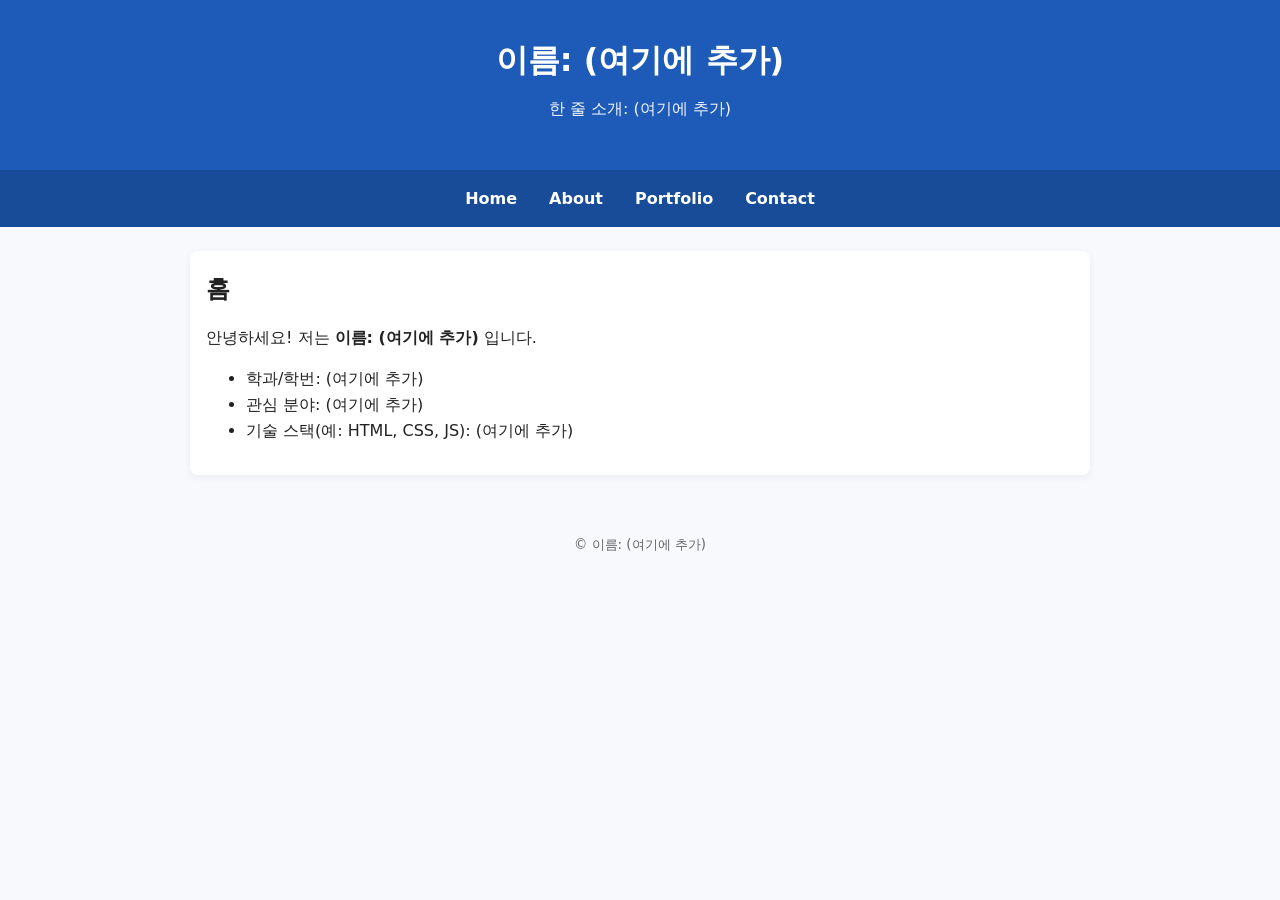
==== index.html @ bb716e62 "Test 261027" ====
<!DOCTYPE html>
<html lang="ko">
<head>
  <meta charset="UTF-8" />
  <meta name="viewport" content="width=device-width, initial-scale=1.0"/>
  <title>인터넷활용 실습 템플릿</title>
  <link rel="stylesheet" href="style.css">
</head>
<body>
<header>
  <h1>이름: (여기에 추가)</h1>
  <p class="subtitle">한 줄 소개: (여기에 추가)</p>
</header>
<nav>
  <a href="index.html">Home</a>
  <a href="about.html">About</a>
  <a href="portfolio.html">Portfolio</a>
  <a href="contact.html">Contact</a>
</nav>
<main class="container">
<section>
  <h2>홈</h2>
  <p>안녕하세요! 저는 <strong>이름: (여기에 추가)</strong> 입니다.</p>
  <ul>
    <li>학과/학번: (여기에 추가)</li>
    <li>관심 분야: (여기에 추가)</li>
    <li>기술 스택(예: HTML, CSS, JS): (여기에 추가)</li>
  </ul>
</section>
</main>
<footer>
  <small>&copy; <span id="year"></span> 이름: (여기에 추가)</small>
</footer>
<script src="script.js"></script>
</body>
</html>
---- style.css ----
/* =============================================================
   색상 테마는 "여기"에서 바꿉니다. (파랑 계열 기본)
   원하는 색상 코드로 아래 4가지만 바꿔보세요.
   ------------------------------------------------------------- */
:root {
  --primary: #1e5bb8;      /* 메인 포인트 색상 */
  --primary-dark: #194c98; /* 호버/진한 포인트 */
  --bg: #f7f9fc;           /* 전체 배경 색 */
  --text: #222222;         /* 본문 글자 색 */
}
/* ============================================================= */

* { box-sizing: border-box; }
body {
  margin: 0;
  font-family: system-ui, -apple-system, "Segoe UI", Roboto, "Noto Sans KR", Arial, sans-serif;
  background: var(--bg);
  color: var(--text);
  line-height: 1.6;
}

header {
  padding: 2rem 1rem;
  text-align: center;
  background: var(--primary);
  color: #ffffff;
}
header .subtitle { margin-top: .25rem; opacity: .95; }

nav {
  background: var(--primary-dark);
  display: flex;
  gap: 1rem;
  padding: .75rem 1rem;
  justify-content: center;
  flex-wrap: wrap;
}
nav a {
  color: #ffffff;
  text-decoration: none;
  font-weight: 600;
  padding: .25rem .5rem;
}
nav a:hover { text-decoration: underline; }

.container {
  max-width: 900px;
  margin: 1.5rem auto;
  padding: 1rem;
  background: #ffffff;
  border-radius: 8px;
  box-shadow: 0 2px 8px rgba(0,0,0,.06);
}

section { margin-bottom: 1rem; }
h1, h2, h3 { margin: .2rem 0 .6rem; }

.contact-form {
  display: grid;
  grid-template-columns: 1fr;
  gap: .5rem;
  margin-top: 1rem;
}
input, textarea {
  width: 100%;
  padding: .6rem;
  border: 1px solid #ddd;
  border-radius: 6px;
  font: inherit;
}
button {
  padding: .6rem .8rem;
  border: none;
  border-radius: 6px;
  background: var(--primary);
  color: #fff;
  cursor: pointer;
  font-weight: 600;
}
button:hover { background: var(--primary-dark); }

footer {
  text-align: center;
  padding: 2rem 1rem;
  color: #666;
}

@media (max-width: 600px) {
  header h1 { font-size: 1.25rem; }
  .container { margin: 1rem; padding: .75rem; }
}
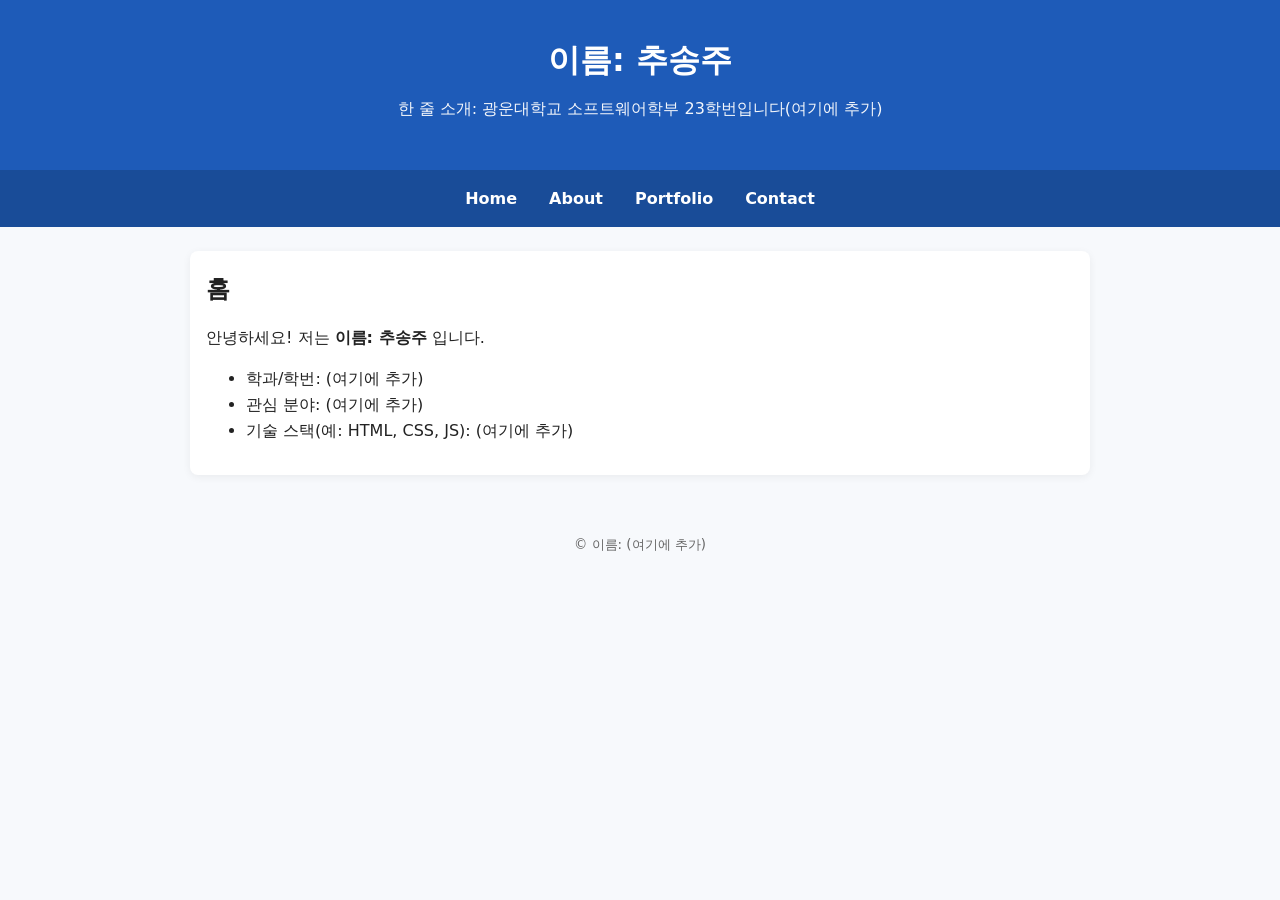
==== commit b8fffc33: "home fix_1" ====
--- a/index.html
+++ b/index.html
@@ -8,8 +8,8 @@
 </head>
 <body>
 <header>
-  <h1>이름: (여기에 추가)</h1>
-  <p class="subtitle">한 줄 소개: (여기에 추가)</p>
+  <h1>이름: 추송주</h1>
+  <p class="subtitle">한 줄 소개: 광운대학교 소프트웨어학부 23학번입니다(여기에 추가)</p>
 </header>
 <nav>
   <a href="index.html">Home</a>
@@ -20,7 +20,7 @@
 <main class="container">
 <section>
   <h2>홈</h2>
-  <p>안녕하세요! 저는 <strong>이름: (여기에 추가)</strong> 입니다.</p>
+  <p>안녕하세요! 저는 <strong>이름: 추송주</strong> 입니다.</p>
   <ul>
     <li>학과/학번: (여기에 추가)</li>
     <li>관심 분야: (여기에 추가)</li>
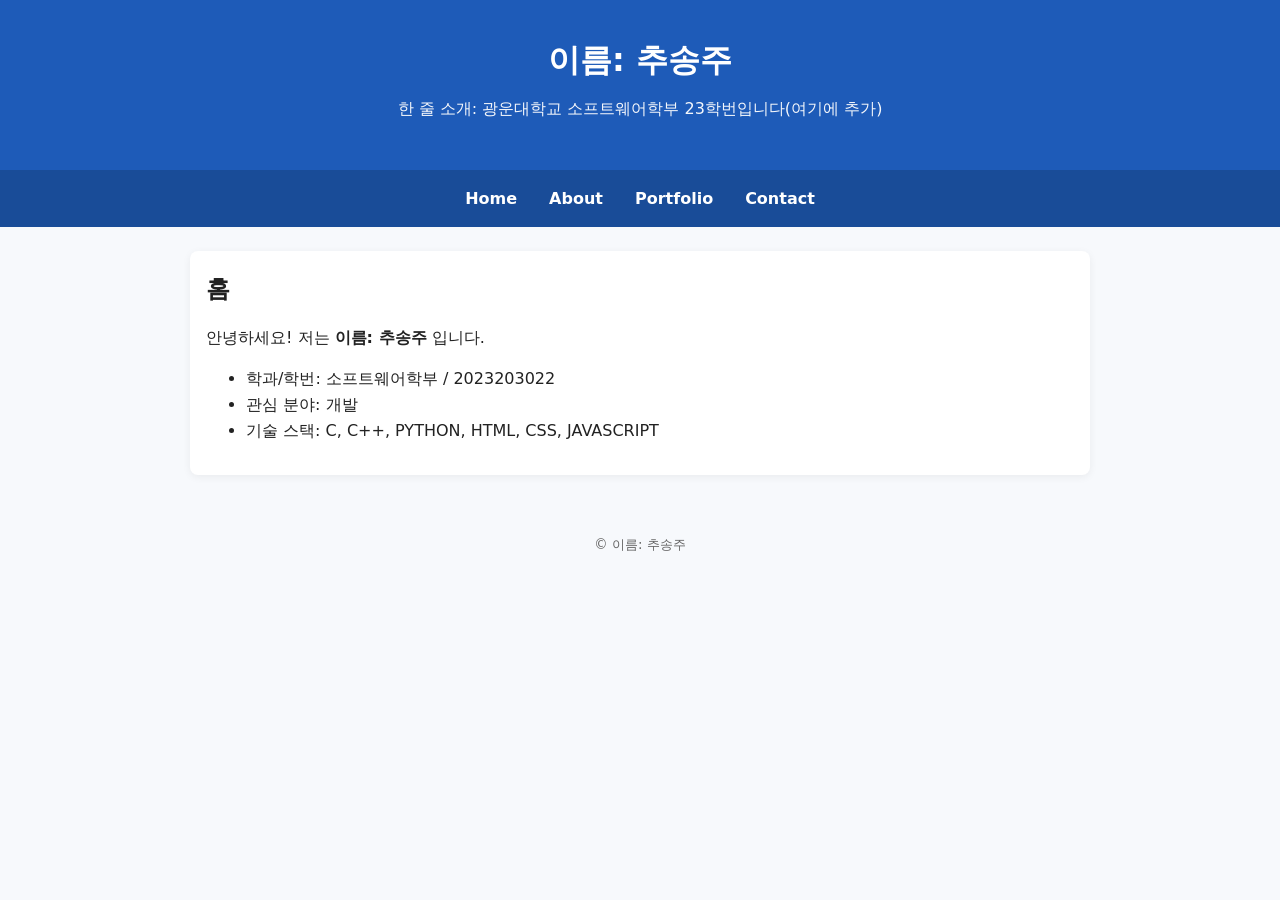
==== commit 4b08e993: "home fix_2" ====
--- a/index.html
+++ b/index.html
@@ -22,14 +22,14 @@
   <h2>홈</h2>
   <p>안녕하세요! 저는 <strong>이름: 추송주</strong> 입니다.</p>
   <ul>
-    <li>학과/학번: (여기에 추가)</li>
-    <li>관심 분야: (여기에 추가)</li>
-    <li>기술 스택(예: HTML, CSS, JS): (여기에 추가)</li>
+    <li>학과/학번: 소프트웨어학부 / 2023203022</li>
+    <li>관심 분야: 개발</li>
+    <li>기술 스택: C, C++, PYTHON, HTML, CSS, JAVASCRIPT</li>
   </ul>
 </section>
 </main>
 <footer>
-  <small>&copy; <span id="year"></span> 이름: (여기에 추가)</small>
+  <small>&copy; <span id="year"></span> 이름: 추송주</small>
 </footer>
 <script src="script.js"></script>
 </body>
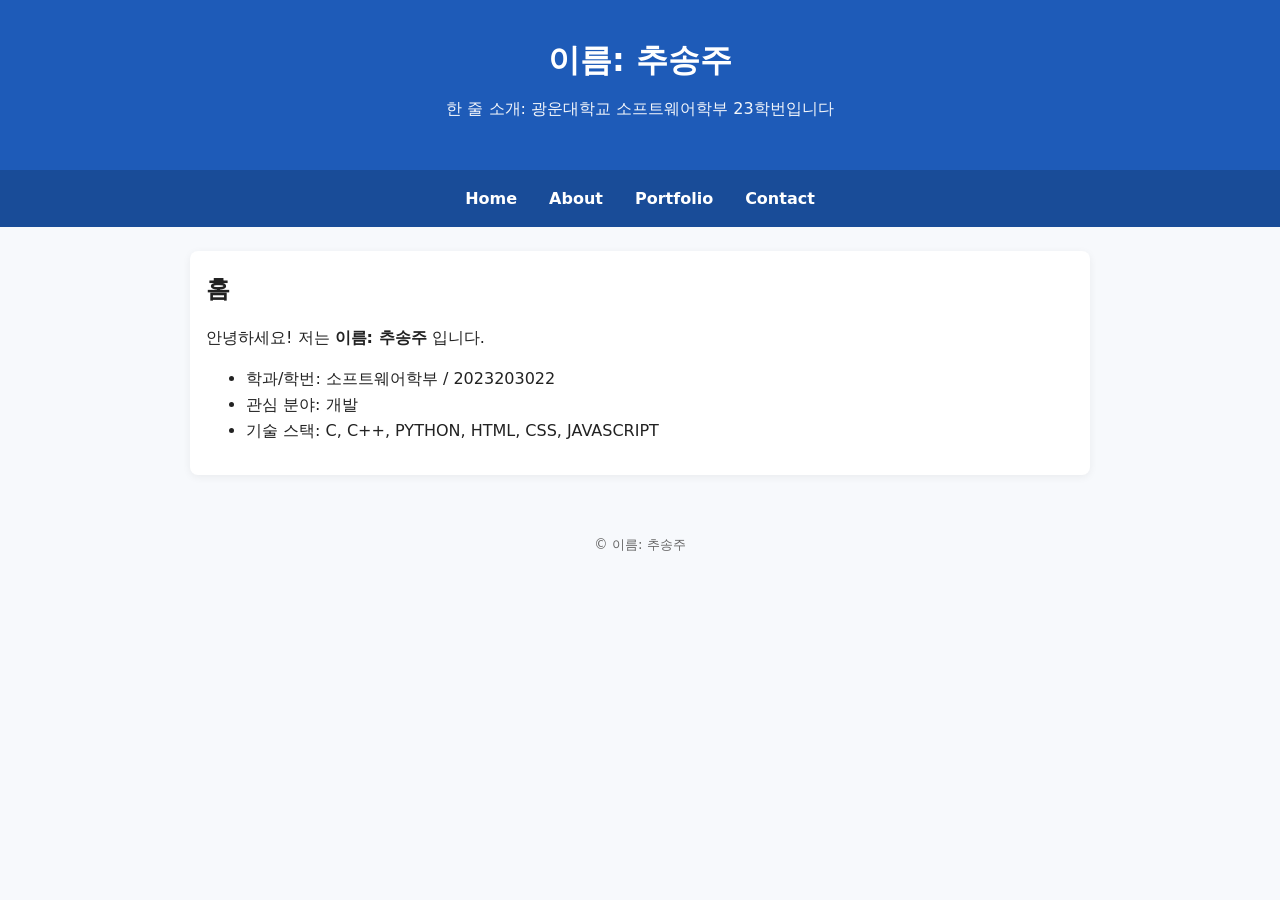
==== commit 74006148: "home fix_3" ====
--- a/index.html
+++ b/index.html
@@ -9,7 +9,7 @@
 <body>
 <header>
   <h1>이름: 추송주</h1>
-  <p class="subtitle">한 줄 소개: 광운대학교 소프트웨어학부 23학번입니다(여기에 추가)</p>
+  <p class="subtitle">한 줄 소개: 광운대학교 소프트웨어학부 23학번입니다</p>
 </header>
 <nav>
   <a href="index.html">Home</a>
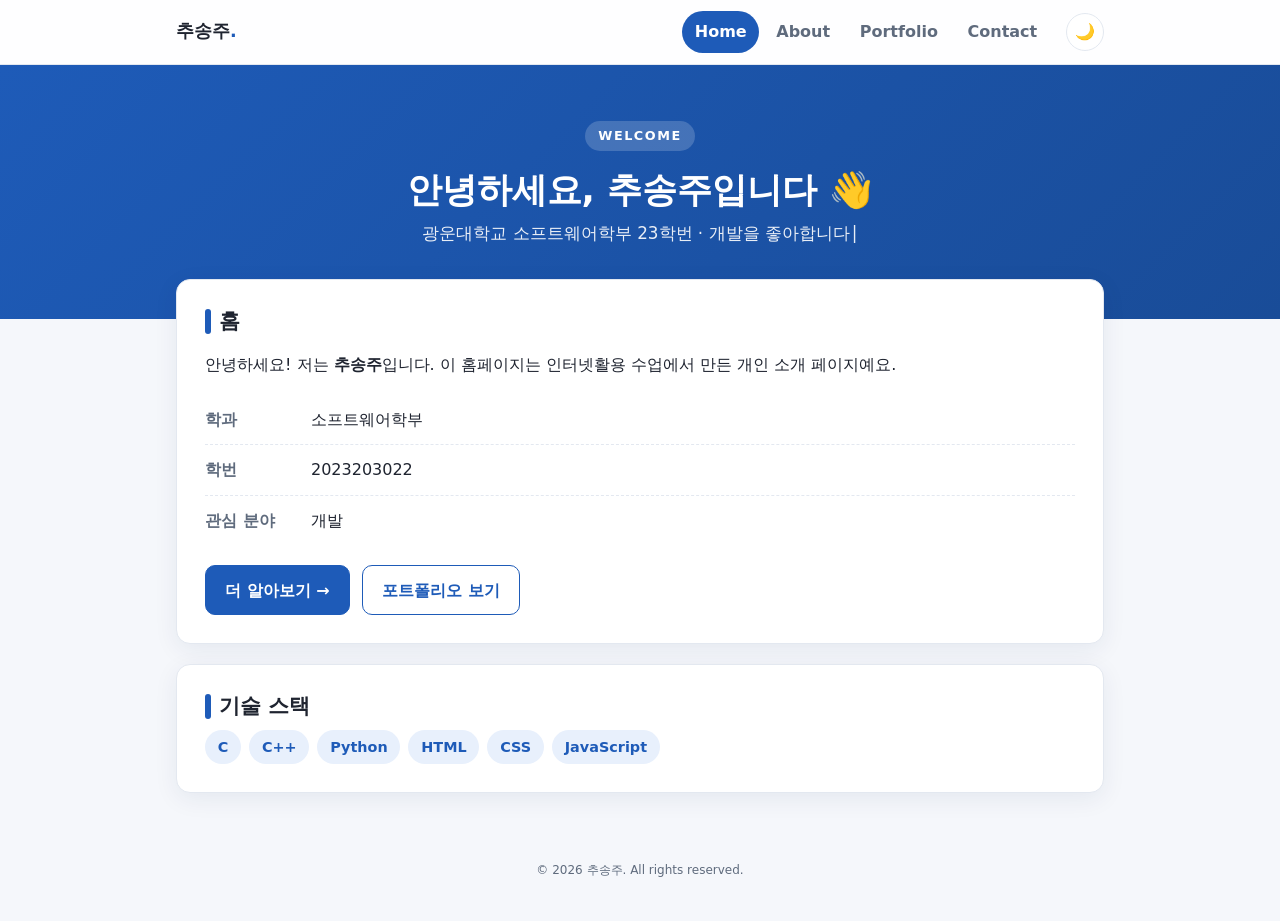
==== commit af3672f2: "1st" ====
--- a/index.html
+++ b/index.html
@@ -3,33 +3,62 @@
 <head>
   <meta charset="UTF-8" />
   <meta name="viewport" content="width=device-width, initial-scale=1.0"/>
-  <title>인터넷활용 실습 템플릿</title>
+  <title>Home | 추송주</title>
   <link rel="stylesheet" href="style.css">
+  <!-- 페이지가 그려지기 전에 테마를 적용해 깜빡임을 막습니다 -->
+  <script>try{var t=localStorage.getItem('theme');if(t)document.documentElement.setAttribute('data-theme',t);}catch(e){}</script>
 </head>
 <body>
-<header>
-  <h1>이름: 추송주</h1>
-  <p class="subtitle">한 줄 소개: 광운대학교 소프트웨어학부 23학번입니다</p>
+<header class="topbar">
+  <div class="topbar-inner">
+    <a class="brand" href="index.html">추송주<span>.</span></a>
+    <nav>
+      <a href="index.html" aria-current="page">Home</a>
+      <a href="about.html">About</a>
+      <a href="portfolio.html">Portfolio</a>
+      <a href="contact.html">Contact</a>
+    </nav>
+    <button class="icon-btn" id="theme-toggle" type="button" aria-label="다크 모드로 전환">🌙</button>
+    <button class="icon-btn menu-btn" id="menu-toggle" type="button" aria-label="메뉴 열기" aria-expanded="false">☰</button>
+  </div>
 </header>
-<nav>
-  <a href="index.html">Home</a>
-  <a href="about.html">About</a>
-  <a href="portfolio.html">Portfolio</a>
-  <a href="contact.html">Contact</a>
-</nav>
+
+<section class="hero">
+  <span class="eyebrow">Welcome</span>
+  <h1>안녕하세요, 추송주입니다 👋</h1>
+  <p class="subtitle">광운대학교 소프트웨어학부 23학번 · <span class="typing" data-words='["개발을 좋아합니다", "C / C++ / Python", "웹을 배우는 중입니다"]'></span></p>
+</section>
+
 <main class="container">
-<section>
-  <h2>홈</h2>
-  <p>안녕하세요! 저는 <strong>이름: 추송주</strong> 입니다.</p>
-  <ul>
-    <li>학과/학번: 소프트웨어학부 / 2023203022</li>
-    <li>관심 분야: 개발</li>
-    <li>기술 스택: C, C++, PYTHON, HTML, CSS, JAVASCRIPT</li>
-  </ul>
-</section>
+  <section class="card reveal">
+    <h2>홈</h2>
+    <p>안녕하세요! 저는 <strong>추송주</strong>입니다. 이 홈페이지는 인터넷활용 수업에서 만든 개인 소개 페이지예요.</p>
+    <ul class="info-list">
+      <li><span class="label">학과</span><span>소프트웨어학부</span></li>
+      <li><span class="label">학번</span><span>2023203022</span></li>
+      <li><span class="label">관심 분야</span><span>개발</span></li>
+    </ul>
+    <div class="actions">
+      <a class="btn" href="about.html">더 알아보기 →</a>
+      <a class="btn outline" href="portfolio.html">포트폴리오 보기</a>
+    </div>
+  </section>
+
+  <section class="card reveal">
+    <h2>기술 스택</h2>
+    <ul class="tags">
+      <li>C</li>
+      <li>C++</li>
+      <li>Python</li>
+      <li>HTML</li>
+      <li>CSS</li>
+      <li>JavaScript</li>
+    </ul>
+  </section>
 </main>
+
 <footer>
-  <small>&copy; <span id="year"></span> 이름: 추송주</small>
+  <small>&copy; <span id="year"></span> 추송주. All rights reserved.</small>
 </footer>
 <script src="script.js"></script>
 </body>
--- a/style.css
+++ b/style.css
@@ -1,91 +1,329 @@
 /* =============================================================
    색상 테마는 "여기"에서 바꿉니다. (파랑 계열 기본)
-   원하는 색상 코드로 아래 4가지만 바꿔보세요.
+   --primary 계열만 바꿔도 전체 분위기가 바뀝니다.
    ------------------------------------------------------------- */
 :root {
-  --primary: #1e5bb8;      /* 메인 포인트 색상 */
-  --primary-dark: #194c98; /* 호버/진한 포인트 */
-  --bg: #f7f9fc;           /* 전체 배경 색 */
-  --text: #222222;         /* 본문 글자 색 */
+  --primary: #1e5bb8;        /* 메인 포인트 색상 */
+  --primary-dark: #194c98;   /* 호버/진한 포인트 */
+  --primary-soft: #e8f0fc;   /* 연한 포인트 (태그, 배경) */
+  --bg: #f5f7fb;             /* 전체 배경 색 */
+  --surface: #ffffff;        /* 카드 배경 */
+  --text: #1f2430;           /* 본문 글자 색 */
+  --muted: #5f6b7d;          /* 보조 글자 색 */
+  --border: #e3e8f0;         /* 테두리 */
+  --shadow: 0 6px 24px rgba(20, 40, 80, .07);
+  --radius: 14px;
+}
+
+/* 다크 모드 (오른쪽 위 버튼으로 전환) */
+:root[data-theme="dark"] {
+  --primary: #6ea8ff;
+  --primary-dark: #4d8ef5;
+  --primary-soft: #1d2a40;
+  --bg: #0f141c;
+  --surface: #171e29;
+  --text: #e6eaf1;
+  --muted: #9aa6b8;
+  --border: #263142;
+  --shadow: 0 6px 24px rgba(0, 0, 0, .35);
 }
 /* ============================================================= */
 
 * { box-sizing: border-box; }
+html { scroll-behavior: smooth; }
 body {
   margin: 0;
-  font-family: system-ui, -apple-system, "Segoe UI", Roboto, "Noto Sans KR", Arial, sans-serif;
+  font-family: "Pretendard", system-ui, -apple-system, "Segoe UI", "Noto Sans KR", "Malgun Gothic", Arial, sans-serif;
   background: var(--bg);
   color: var(--text);
-  line-height: 1.6;
-}
-
-header {
-  padding: 2rem 1rem;
+  line-height: 1.7;
+  transition: background .3s, color .3s;
+  word-break: keep-all;
+}
+a { color: var(--primary); }
+h1, h2, h3 { margin: 0 0 .6rem; line-height: 1.3; }
+
+/* ---------- 상단 내비게이션 ---------- */
+.topbar {
+  position: sticky;
+  top: 0;
+  z-index: 10;
+  background: color-mix(in srgb, var(--surface) 85%, transparent);
+  backdrop-filter: blur(10px);
+  border-bottom: 1px solid var(--border);
+}
+.topbar-inner {
+  max-width: 960px;
+  margin: 0 auto;
+  padding: .7rem 1rem;
+  display: flex;
+  align-items: center;
+  gap: 1rem;
+}
+.brand {
+  font-weight: 800;
+  font-size: 1.1rem;
+  color: var(--text);
+  text-decoration: none;
+  margin-right: auto;
+}
+.brand span { color: var(--primary); }
+
+nav { display: flex; gap: .25rem; }
+nav a {
+  color: var(--muted);
+  text-decoration: none;
+  font-weight: 600;
+  padding: .45rem .8rem;
+  border-radius: 999px;
+  transition: background .2s, color .2s;
+}
+nav a:hover { color: var(--primary); background: var(--primary-soft); }
+nav a[aria-current="page"] { color: #fff; background: var(--primary); }
+
+.icon-btn {
+  width: 38px;
+  height: 38px;
+  display: grid;
+  place-items: center;
+  border: 1px solid var(--border);
+  border-radius: 50%;
+  background: var(--surface);
+  color: var(--text);
+  cursor: pointer;
+  font-size: 1rem;
+  padding: 0;
+}
+.icon-btn:hover { border-color: var(--primary); }
+.menu-btn { display: none; }
+
+/* ---------- 페이지 상단 소개 영역 ---------- */
+.hero {
+  background: linear-gradient(135deg, var(--primary), var(--primary-dark));
+  color: #fff;
   text-align: center;
+  padding: 3.5rem 1rem 4.5rem;
+}
+.hero h1 { font-size: 2.2rem; margin-bottom: .4rem; }
+.hero .subtitle { margin: 0; opacity: .9; font-size: 1.05rem; }
+.hero .eyebrow {
+  display: inline-block;
+  font-size: .8rem;
+  font-weight: 700;
+  letter-spacing: .12em;
+  text-transform: uppercase;
+  background: rgba(255, 255, 255, .18);
+  padding: .25rem .8rem;
+  border-radius: 999px;
+  margin-bottom: 1rem;
+}
+.typing::after {
+  content: "|";
+  margin-left: 2px;
+  animation: blink 1s steps(1) infinite;
+}
+@keyframes blink { 50% { opacity: 0; } }
+
+/* ---------- 본문 ---------- */
+.container {
+  max-width: 960px;
+  margin: -2.5rem auto 2rem;
+  padding: 0 1rem;
+  display: grid;
+  gap: 1.25rem;
+}
+.card {
+  background: var(--surface);
+  border: 1px solid var(--border);
+  border-radius: var(--radius);
+  box-shadow: var(--shadow);
+  padding: 1.75rem;
+}
+.card h2 {
+  font-size: 1.3rem;
+  display: flex;
+  align-items: center;
+  gap: .5rem;
+}
+.card h2::before {
+  content: "";
+  width: 6px;
+  height: 1.2em;
+  border-radius: 3px;
   background: var(--primary);
-  color: #ffffff;
-}
-header .subtitle { margin-top: .25rem; opacity: .95; }
-
-nav {
-  background: var(--primary-dark);
+}
+.card h3 { font-size: 1.05rem; margin-top: 1.4rem; }
+.muted { color: var(--muted); }
+
+.grid-2 {
+  display: grid;
+  grid-template-columns: repeat(2, 1fr);
+  gap: 1.25rem;
+}
+
+/* 정보 목록 (라벨 + 값) */
+.info-list { list-style: none; margin: 0; padding: 0; }
+.info-list li {
   display: flex;
   gap: 1rem;
-  padding: .75rem 1rem;
-  justify-content: center;
-  flex-wrap: wrap;
-}
-nav a {
-  color: #ffffff;
+  padding: .7rem 0;
+  border-bottom: 1px dashed var(--border);
+}
+.info-list li:last-child { border-bottom: none; }
+.info-list .label {
+  flex: 0 0 90px;
+  color: var(--muted);
+  font-weight: 600;
+}
+
+/* 기술 스택 태그 */
+.tags { display: flex; flex-wrap: wrap; gap: .5rem; margin: .5rem 0 0; padding: 0; list-style: none; }
+.tags li {
+  background: var(--primary-soft);
+  color: var(--primary);
+  font-weight: 700;
+  font-size: .9rem;
+  padding: .3rem .8rem;
+  border-radius: 999px;
+}
+
+/* 바로가기 버튼 */
+.actions { display: flex; flex-wrap: wrap; gap: .75rem; margin-top: 1.25rem; }
+.btn {
+  display: inline-flex;
+  align-items: center;
+  gap: .4rem;
+  padding: .65rem 1.2rem;
+  border-radius: 10px;
+  font-weight: 700;
   text-decoration: none;
-  font-weight: 600;
-  padding: .25rem .5rem;
-}
-nav a:hover { text-decoration: underline; }
-
-.container {
-  max-width: 900px;
-  margin: 1.5rem auto;
-  padding: 1rem;
-  background: #ffffff;
-  border-radius: 8px;
-  box-shadow: 0 2px 8px rgba(0,0,0,.06);
-}
-
-section { margin-bottom: 1rem; }
-h1, h2, h3 { margin: .2rem 0 .6rem; }
-
-.contact-form {
-  display: grid;
-  grid-template-columns: 1fr;
-  gap: .5rem;
-  margin-top: 1rem;
-}
-input, textarea {
-  width: 100%;
-  padding: .6rem;
-  border: 1px solid #ddd;
-  border-radius: 6px;
-  font: inherit;
-}
-button {
-  padding: .6rem .8rem;
-  border: none;
-  border-radius: 6px;
+  border: 1px solid var(--primary);
   background: var(--primary);
   color: #fff;
   cursor: pointer;
-  font-weight: 600;
-}
-button:hover { background: var(--primary-dark); }
-
+  font: inherit;
+  font-weight: 700;
+  transition: transform .15s, background .2s;
+}
+.btn:hover { background: var(--primary-dark); transform: translateY(-2px); }
+.btn.outline { background: transparent; color: var(--primary); }
+.btn.outline:hover { background: var(--primary-soft); }
+
+/* 타임라인 (학력) */
+.timeline { list-style: none; margin: 0; padding: 0 0 0 1.2rem; border-left: 2px solid var(--border); }
+.timeline li { position: relative; padding: .2rem 0 1rem .8rem; }
+.timeline li::before {
+  content: "";
+  position: absolute;
+  left: -1.2rem;
+  top: .6rem;
+  width: 12px;
+  height: 12px;
+  margin-left: -7px;
+  border-radius: 50%;
+  background: var(--primary);
+  box-shadow: 0 0 0 4px var(--primary-soft);
+}
+.timeline .date { display: block; font-size: .85rem; color: var(--muted); font-weight: 600; }
+
+/* 프로젝트 카드 */
+.projects { display: grid; grid-template-columns: repeat(auto-fill, minmax(260px, 1fr)); gap: 1.25rem; }
+.project {
+  display: flex;
+  flex-direction: column;
+  transition: transform .2s, box-shadow .2s;
+}
+.project:hover { transform: translateY(-4px); box-shadow: 0 12px 32px rgba(20, 40, 80, .12); }
+.project .badge {
+  align-self: flex-start;
+  font-size: .75rem;
+  font-weight: 700;
+  padding: .2rem .6rem;
+  border-radius: 6px;
+  background: var(--primary-soft);
+  color: var(--primary);
+  margin-bottom: .8rem;
+}
+.project .badge.soon { background: var(--border); color: var(--muted); }
+.project h3 { margin-top: 0; }
+.project p { flex: 1; margin: 0 0 1rem; color: var(--muted); }
+.project.placeholder { border-style: dashed; box-shadow: none; }
+
+/* 연락처 */
+.contact-list a { text-decoration: none; font-weight: 600; }
+.contact-list a:hover { text-decoration: underline; }
+.copy-btn {
+  margin-left: .5rem;
+  font: inherit;
+  font-size: .8rem;
+  padding: .1rem .55rem;
+  border: 1px solid var(--border);
+  border-radius: 6px;
+  background: var(--surface);
+  color: var(--muted);
+  cursor: pointer;
+}
+.copy-btn:hover { color: var(--primary); border-color: var(--primary); }
+
+.contact-form { display: grid; gap: .4rem; }
+.contact-form label { font-weight: 600; font-size: .95rem; margin-top: .5rem; }
+input, textarea {
+  width: 100%;
+  padding: .7rem .8rem;
+  border: 1px solid var(--border);
+  border-radius: 10px;
+  background: var(--bg);
+  color: var(--text);
+  font: inherit;
+  transition: border-color .2s, box-shadow .2s;
+}
+input:focus, textarea:focus {
+  outline: none;
+  border-color: var(--primary);
+  box-shadow: 0 0 0 3px var(--primary-soft);
+}
+.field-error { border-color: #e5484d; }
+.form-msg { min-height: 1.5em; margin: .3rem 0 0; font-size: .9rem; font-weight: 600; }
+.form-msg.error { color: #e5484d; }
+.form-msg.ok { color: #2f9e5a; }
+.contact-form .btn { margin-top: .6rem; justify-content: center; }
+
+/* ---------- 푸터 ---------- */
 footer {
   text-align: center;
-  padding: 2rem 1rem;
-  color: #666;
-}
-
-@media (max-width: 600px) {
-  header h1 { font-size: 1.25rem; }
-  .container { margin: 1rem; padding: .75rem; }
-}
+  padding: 2rem 1rem 2.5rem;
+  color: var(--muted);
+  font-size: .9rem;
+}
+
+/* ---------- 스크롤 등장 애니메이션 ---------- */
+.reveal { opacity: 0; transform: translateY(16px); transition: opacity .6s ease, transform .6s ease; }
+.reveal.visible { opacity: 1; transform: none; }
+@media (prefers-reduced-motion: reduce) {
+  .reveal { opacity: 1; transform: none; transition: none; }
+  html { scroll-behavior: auto; }
+}
+
+/* ---------- 모바일 ---------- */
+@media (max-width: 680px) {
+  .menu-btn { display: grid; }
+  nav {
+    display: none;
+    position: absolute;
+    top: 100%;
+    left: 0;
+    right: 0;
+    flex-direction: column;
+    padding: .5rem 1rem 1rem;
+    background: var(--surface);
+    border-bottom: 1px solid var(--border);
+  }
+  nav.open { display: flex; }
+  nav a { border-radius: 10px; }
+  .hero { padding: 2.5rem 1rem 3.5rem; }
+  .hero h1 { font-size: 1.6rem; }
+  .grid-2 { grid-template-columns: 1fr; }
+  .card { padding: 1.25rem; }
+  .info-list li { flex-direction: column; gap: 0; }
+  .info-list .label { flex: none; }
+}
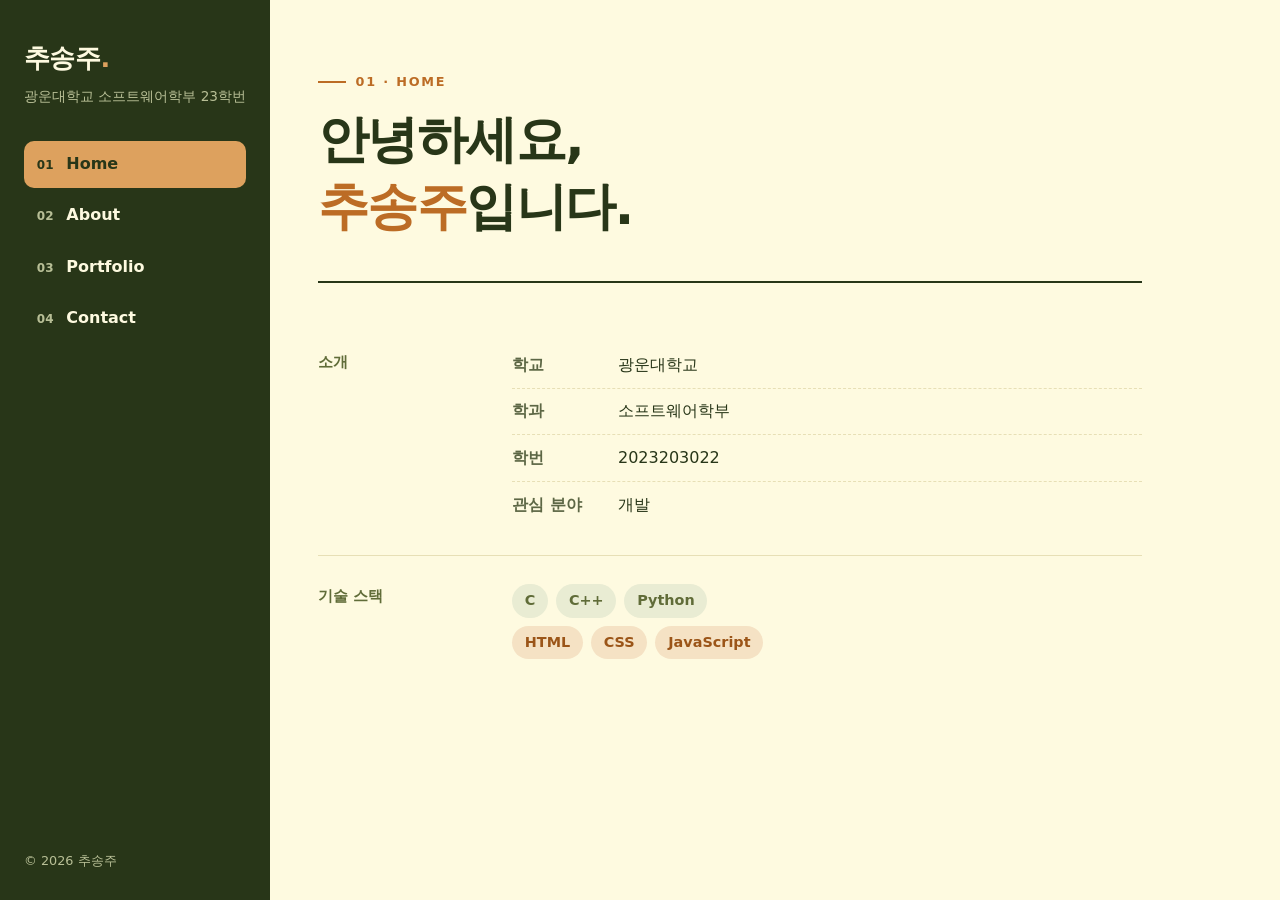
==== commit e8ddad2f: "index" ====
--- a/index.html
+++ b/index.html
@@ -5,61 +5,60 @@
   <meta name="viewport" content="width=device-width, initial-scale=1.0"/>
   <title>Home | 추송주</title>
   <link rel="stylesheet" href="style.css">
-  <!-- 페이지가 그려지기 전에 테마를 적용해 깜빡임을 막습니다 -->
-  <script>try{var t=localStorage.getItem('theme');if(t)document.documentElement.setAttribute('data-theme',t);}catch(e){}</script>
 </head>
 <body>
-<header class="topbar">
-  <div class="topbar-inner">
-    <a class="brand" href="index.html">추송주<span>.</span></a>
-    <nav>
-      <a href="index.html" aria-current="page">Home</a>
-      <a href="about.html">About</a>
-      <a href="portfolio.html">Portfolio</a>
-      <a href="contact.html">Contact</a>
-    </nav>
-    <button class="icon-btn" id="theme-toggle" type="button" aria-label="다크 모드로 전환">🌙</button>
-    <button class="icon-btn menu-btn" id="menu-toggle" type="button" aria-label="메뉴 열기" aria-expanded="false">☰</button>
+<aside class="sidebar">
+  <div class="sb-top">
+    <a class="brand" href="home.html">추송주<span>.</span></a>
+    <p class="sb-role">광운대학교 소프트웨어학부 23학번</p>
+    <button class="menu-btn" id="menu-toggle" type="button" aria-label="메뉴 열기" aria-expanded="false">☰</button>
   </div>
-</header>
+  <nav>
+    <a href="home.html" aria-current="page"><small>01</small>Home</a>
+    <a href="about.html"><small>02</small>About</a>
+    <a href="portfolio.html"><small>03</small>Portfolio</a>
+    <a href="contact.html"><small>04</small>Contact</a>
+  </nav>
+  <div class="sb-foot">
+    <small>&copy; <span id="year"></span> 추송주</small>
+  </div>
+</aside>
 
-<section class="hero">
-  <span class="eyebrow">Welcome</span>
-  <h1>안녕하세요, 추송주입니다 👋</h1>
-  <p class="subtitle">광운대학교 소프트웨어학부 23학번 · <span class="typing" data-words='["개발을 좋아합니다", "C / C++ / Python", "웹을 배우는 중입니다"]'></span></p>
-</section>
+<main class="content">
+  <header class="page-head">
+    <span class="page-no">01 · Home</span>
+    <h1>안녕하세요,<br><em>추송주</em>입니다.</h1>
+  </header>
 
-<main class="container">
-  <section class="card reveal">
-    <h2>홈</h2>
-    <p>안녕하세요! 저는 <strong>추송주</strong>입니다. 이 홈페이지는 인터넷활용 수업에서 만든 개인 소개 페이지예요.</p>
-    <ul class="info-list">
-      <li><span class="label">학과</span><span>소프트웨어학부</span></li>
-      <li><span class="label">학번</span><span>2023203022</span></li>
-      <li><span class="label">관심 분야</span><span>개발</span></li>
-    </ul>
-    <div class="actions">
-      <a class="btn" href="about.html">더 알아보기 →</a>
-      <a class="btn outline" href="portfolio.html">포트폴리오 보기</a>
+  <section class="block reveal">
+    <h2>소개</h2>
+    <div>
+      <ul class="info-list">
+        <li><span class="label">학교</span><span>광운대학교</span></li>
+        <li><span class="label">학과</span><span>소프트웨어학부</span></li>
+        <li><span class="label">학번</span><span>2023203022</span></li>
+        <li><span class="label">관심 분야</span><span>개발</span></li>
+      </ul>
     </div>
   </section>
 
-  <section class="card reveal">
+  <section class="block reveal">
     <h2>기술 스택</h2>
-    <ul class="tags">
-      <li>C</li>
-      <li>C++</li>
-      <li>Python</li>
-      <li>HTML</li>
-      <li>CSS</li>
-      <li>JavaScript</li>
-    </ul>
+    <div>
+      <ul class="tags">
+        <li>C</li>
+        <li>C++</li>
+        <li>Python</li>
+      </ul>
+      <ul class="tags warm">
+        <li>HTML</li>
+        <li>CSS</li>
+        <li>JavaScript</li>
+      </ul>
+    </div>
   </section>
 </main>
 
-<footer>
-  <small>&copy; <span id="year"></span> 추송주. All rights reserved.</small>
-</footer>
 <script src="script.js"></script>
 </body>
 </html>
--- a/style.css
+++ b/style.css
@@ -1,31 +1,35 @@
 /* =============================================================
-   색상 테마는 "여기"에서 바꿉니다. (파랑 계열 기본)
-   --primary 계열만 바꿔도 전체 분위기가 바뀝니다.
+   색상 팔레트 (여기서만 바꾸면 전체 색이 바뀝니다)
+   olive-leaf #606c38 · black-forest #283618 · cornsilk #fefae0
+   sunlit-clay #dda15e · copperwood #bc6c25
    ------------------------------------------------------------- */
 :root {
-  --primary: #1e5bb8;        /* 메인 포인트 색상 */
-  --primary-dark: #194c98;   /* 호버/진한 포인트 */
-  --primary-soft: #e8f0fc;   /* 연한 포인트 (태그, 배경) */
-  --bg: #f5f7fb;             /* 전체 배경 색 */
-  --surface: #ffffff;        /* 카드 배경 */
-  --text: #1f2430;           /* 본문 글자 색 */
-  --muted: #5f6b7d;          /* 보조 글자 색 */
-  --border: #e3e8f0;         /* 테두리 */
-  --shadow: 0 6px 24px rgba(20, 40, 80, .07);
-  --radius: 14px;
-}
-
-/* 다크 모드 (오른쪽 위 버튼으로 전환) */
-:root[data-theme="dark"] {
-  --primary: #6ea8ff;
-  --primary-dark: #4d8ef5;
-  --primary-soft: #1d2a40;
-  --bg: #0f141c;
-  --surface: #171e29;
-  --text: #e6eaf1;
-  --muted: #9aa6b8;
-  --border: #263142;
-  --shadow: 0 6px 24px rgba(0, 0, 0, .35);
+  --olive-leaf: #606c38;
+  --black-forest: #283618;
+  --cornsilk: #fefae0;
+  --sunlit-clay: #dda15e;
+  --copperwood: #bc6c25;
+
+  /* 역할별 색 */
+  --bg: var(--cornsilk);
+  --surface: #fffdf1;            /* cornsilk보다 살짝 밝게 */
+  --text: var(--black-forest);
+  --muted: #5d6745;              /* olive-leaf를 어둡게 */
+  --border: #e7dfb6;             /* cornsilk를 어둡게 */
+  --accent: var(--copperwood);
+  --accent-strong: #9b5518;      /* copperwood를 어둡게 */
+  --accent-soft: #f5e2c4;        /* sunlit-clay를 밝게 */
+  --on-accent: var(--cornsilk);
+  --olive: var(--olive-leaf);
+  --olive-soft: #e9ecd3;         /* olive-leaf를 밝게 */
+  --sidebar-bg: var(--black-forest);
+  --sidebar-text: var(--cornsilk);
+  --sidebar-muted: #b8bf96;
+  --sidebar-hover: #34461f;
+  --error: #b3261e;
+  --ok: var(--olive-leaf);
+  --shadow: 0 10px 30px rgba(40, 54, 24, .08);
+  --radius: 16px;
 }
 /* ============================================================= */
 
@@ -36,221 +40,276 @@
   font-family: "Pretendard", system-ui, -apple-system, "Segoe UI", "Noto Sans KR", "Malgun Gothic", Arial, sans-serif;
   background: var(--bg);
   color: var(--text);
-  line-height: 1.7;
+  line-height: 1.75;
+  word-break: keep-all;
   transition: background .3s, color .3s;
-  word-break: keep-all;
-}
-a { color: var(--primary); }
+  display: grid;
+  grid-template-columns: 270px 1fr;
+  min-height: 100vh;
+}
+a { color: var(--accent); }
 h1, h2, h3 { margin: 0 0 .6rem; line-height: 1.3; }
 
-/* ---------- 상단 내비게이션 ---------- */
-.topbar {
+/* ---------- 왼쪽 사이드바 ---------- */
+.sidebar {
   position: sticky;
   top: 0;
-  z-index: 10;
-  background: color-mix(in srgb, var(--surface) 85%, transparent);
-  backdrop-filter: blur(10px);
-  border-bottom: 1px solid var(--border);
-}
-.topbar-inner {
-  max-width: 960px;
-  margin: 0 auto;
-  padding: .7rem 1rem;
+  height: 100vh;
   display: flex;
-  align-items: center;
-  gap: 1rem;
-}
+  flex-direction: column;
+  gap: 2rem;
+  padding: 2.25rem 1.5rem 1.75rem;
+  background: var(--sidebar-bg);
+  color: var(--sidebar-text);
+}
+.sb-top { display: flex; flex-direction: column; gap: .25rem; }
 .brand {
+  font-size: 1.6rem;
   font-weight: 800;
-  font-size: 1.1rem;
-  color: var(--text);
+  letter-spacing: -.02em;
+  color: var(--sidebar-text);
   text-decoration: none;
-  margin-right: auto;
-}
-.brand span { color: var(--primary); }
-
-nav { display: flex; gap: .25rem; }
-nav a {
-  color: var(--muted);
+}
+.brand span { color: var(--sunlit-clay); }
+.sb-role { margin: 0; font-size: .85rem; color: var(--sidebar-muted); }
+
+.sidebar nav { display: flex; flex-direction: column; gap: .25rem; }
+.sidebar nav a {
+  display: flex;
+  align-items: baseline;
+  gap: .8rem;
+  padding: .6rem .8rem;
+  border-radius: 10px;
+  color: var(--sidebar-text);
   text-decoration: none;
   font-weight: 600;
-  padding: .45rem .8rem;
-  border-radius: 999px;
   transition: background .2s, color .2s;
 }
-nav a:hover { color: var(--primary); background: var(--primary-soft); }
-nav a[aria-current="page"] { color: #fff; background: var(--primary); }
-
-.icon-btn {
-  width: 38px;
-  height: 38px;
+.sidebar nav a small {
+  font-size: .75rem;
+  font-weight: 700;
+  color: var(--sidebar-muted);
+  font-variant-numeric: tabular-nums;
+}
+.sidebar nav a:hover { background: var(--sidebar-hover); }
+.sidebar nav a[aria-current="page"] {
+  background: var(--sunlit-clay);
+  color: var(--black-forest);
+}
+.sidebar nav a[aria-current="page"] small { color: var(--black-forest); }
+
+.sb-foot { margin-top: auto; display: grid; gap: .75rem; }
+.sb-foot small { color: var(--sidebar-muted); font-size: .8rem; }
+.menu-btn {
+  display: none;
+  width: 40px;
+  height: 40px;
+  border-radius: 10px;
+  border: 1px solid rgba(254, 250, 224, .25);
+  background: transparent;
+  color: var(--sidebar-text);
+  font-size: 1.1rem;
+  cursor: pointer;
+}
+
+/* ---------- 본문 ---------- */
+.content {
+  width: 100%;
+  max-width: 920px;
+  padding: 4rem 3rem 3rem;
+}
+.page-head {
+  padding-bottom: 2rem;
+  margin-bottom: 2.5rem;
+  border-bottom: 2px solid var(--text);
+}
+.page-no {
+  display: inline-flex;
+  align-items: center;
+  gap: .6rem;
+  font-size: .8rem;
+  font-weight: 700;
+  letter-spacing: .14em;
+  text-transform: uppercase;
+  color: var(--accent);
+}
+.page-no::before { content: ""; width: 28px; height: 2px; background: currentColor; }
+.page-head h1 {
+  font-size: clamp(2rem, 4.5vw, 3.2rem);
+  letter-spacing: -.03em;
+  margin: .8rem 0 .6rem;
+}
+.page-head h1 em { font-style: normal; color: var(--accent); }
+.page-head p { margin: 0; font-size: 1.05rem; color: var(--muted); }
+
+/* 블록: 왼쪽 제목 + 오른쪽 내용 */
+.block {
   display: grid;
-  place-items: center;
-  border: 1px solid var(--border);
-  border-radius: 50%;
-  background: var(--surface);
-  color: var(--text);
-  cursor: pointer;
-  font-size: 1rem;
-  padding: 0;
-}
-.icon-btn:hover { border-color: var(--primary); }
-.menu-btn { display: none; }
-
-/* ---------- 페이지 상단 소개 영역 ---------- */
-.hero {
-  background: linear-gradient(135deg, var(--primary), var(--primary-dark));
-  color: #fff;
-  text-align: center;
-  padding: 3.5rem 1rem 4.5rem;
-}
-.hero h1 { font-size: 2.2rem; margin-bottom: .4rem; }
-.hero .subtitle { margin: 0; opacity: .9; font-size: 1.05rem; }
-.hero .eyebrow {
-  display: inline-block;
-  font-size: .8rem;
-  font-weight: 700;
-  letter-spacing: .12em;
-  text-transform: uppercase;
-  background: rgba(255, 255, 255, .18);
-  padding: .25rem .8rem;
-  border-radius: 999px;
-  margin-bottom: 1rem;
-}
-.typing::after {
-  content: "|";
-  margin-left: 2px;
-  animation: blink 1s steps(1) infinite;
-}
-@keyframes blink { 50% { opacity: 0; } }
-
-/* ---------- 본문 ---------- */
-.container {
-  max-width: 960px;
-  margin: -2.5rem auto 2rem;
-  padding: 0 1rem;
-  display: grid;
-  gap: 1.25rem;
-}
-.card {
-  background: var(--surface);
-  border: 1px solid var(--border);
-  border-radius: var(--radius);
-  box-shadow: var(--shadow);
-  padding: 1.75rem;
-}
-.card h2 {
-  font-size: 1.3rem;
-  display: flex;
-  align-items: center;
-  gap: .5rem;
-}
-.card h2::before {
-  content: "";
-  width: 6px;
-  height: 1.2em;
-  border-radius: 3px;
-  background: var(--primary);
-}
-.card h3 { font-size: 1.05rem; margin-top: 1.4rem; }
-.muted { color: var(--muted); }
-
-.grid-2 {
-  display: grid;
-  grid-template-columns: repeat(2, 1fr);
-  gap: 1.25rem;
-}
+  grid-template-columns: 170px 1fr;
+  gap: 1.5rem;
+  padding: 1.75rem 0;
+  border-bottom: 1px solid var(--border);
+}
+.block:last-child { border-bottom: none; }
+.block > h2 {
+  font-size: .95rem;
+  font-weight: 700;
+  color: var(--olive);
+  padding-top: .15rem;
+}
+.block p { margin: 0 0 .8rem; }
+.block p:last-child { margin-bottom: 0; }
+.block h3 { font-size: 1rem; margin: 1.2rem 0 .3rem; }
+.block h3:first-child { margin-top: 0; }
+
+.lead { font-size: 1.15rem; }
 
 /* 정보 목록 (라벨 + 값) */
 .info-list { list-style: none; margin: 0; padding: 0; }
 .info-list li {
   display: flex;
   gap: 1rem;
-  padding: .7rem 0;
+  padding: .55rem 0;
   border-bottom: 1px dashed var(--border);
 }
+.info-list li:first-child { padding-top: 0; }
 .info-list li:last-child { border-bottom: none; }
-.info-list .label {
-  flex: 0 0 90px;
-  color: var(--muted);
-  font-weight: 600;
-}
-
-/* 기술 스택 태그 */
-.tags { display: flex; flex-wrap: wrap; gap: .5rem; margin: .5rem 0 0; padding: 0; list-style: none; }
+.info-list .label { flex: 0 0 90px; color: var(--muted); font-weight: 600; }
+
+/* 태그 */
+.tags { display: flex; flex-wrap: wrap; gap: .5rem; margin: 0; padding: 0; list-style: none; }
 .tags li {
-  background: var(--primary-soft);
-  color: var(--primary);
-  font-weight: 700;
   font-size: .9rem;
-  padding: .3rem .8rem;
+  font-weight: 700;
+  padding: .25rem .8rem;
   border-radius: 999px;
-}
-
-/* 바로가기 버튼 */
-.actions { display: flex; flex-wrap: wrap; gap: .75rem; margin-top: 1.25rem; }
+  background: var(--olive-soft);
+  color: var(--olive);
+}
+.tags + .tags { margin-top: .5rem; }
+.tags.warm li { background: var(--accent-soft); color: var(--accent-strong); }
+
+/* 버튼 */
+.actions { display: flex; flex-wrap: wrap; gap: .75rem; }
 .btn {
   display: inline-flex;
   align-items: center;
+  justify-content: center;
   gap: .4rem;
-  padding: .65rem 1.2rem;
+  padding: .7rem 1.25rem;
   border-radius: 10px;
+  border: 2px solid var(--accent);
+  background: var(--accent);
+  color: var(--on-accent);
+  font: inherit;
   font-weight: 700;
   text-decoration: none;
-  border: 1px solid var(--primary);
-  background: var(--primary);
-  color: #fff;
   cursor: pointer;
-  font: inherit;
-  font-weight: 700;
-  transition: transform .15s, background .2s;
-}
-.btn:hover { background: var(--primary-dark); transform: translateY(-2px); }
-.btn.outline { background: transparent; color: var(--primary); }
-.btn.outline:hover { background: var(--primary-soft); }
-
-/* 타임라인 (학력) */
+  transition: transform .15s, background .2s, border-color .2s;
+}
+.btn:hover { background: var(--accent-strong); border-color: var(--accent-strong); transform: translateY(-2px); }
+.btn.outline { background: transparent; color: var(--accent); }
+.btn.outline:hover { background: var(--accent-soft); }
+
+/* 타임라인 */
 .timeline { list-style: none; margin: 0; padding: 0 0 0 1.2rem; border-left: 2px solid var(--border); }
-.timeline li { position: relative; padding: .2rem 0 1rem .8rem; }
+.timeline li { position: relative; padding: 0 0 .8rem .6rem; }
 .timeline li::before {
   content: "";
   position: absolute;
   left: -1.2rem;
-  top: .6rem;
+  top: .5rem;
   width: 12px;
   height: 12px;
   margin-left: -7px;
   border-radius: 50%;
-  background: var(--primary);
-  box-shadow: 0 0 0 4px var(--primary-soft);
+  background: var(--accent);
+  box-shadow: 0 0 0 4px var(--accent-soft);
 }
 .timeline .date { display: block; font-size: .85rem; color: var(--muted); font-weight: 600; }
 
-/* 프로젝트 카드 */
-.projects { display: grid; grid-template-columns: repeat(auto-fill, minmax(260px, 1fr)); gap: 1.25rem; }
+/* ---------- 포트폴리오 ---------- */
+.week {
+  background: var(--surface);
+  border: 1px solid var(--border);
+  border-radius: var(--radius);
+  box-shadow: var(--shadow);
+  overflow: hidden;
+  margin-bottom: 1.5rem;
+}
+.week-head {
+  display: flex;
+  flex-wrap: wrap;
+  align-items: baseline;
+  gap: .4rem 1rem;
+  padding: 1.25rem 1.5rem;
+  background: var(--olive-soft);
+  border-bottom: 1px solid var(--border);
+}
+.week-head h2 { margin: 0; font-size: 1.2rem; }
+.week-head .meta { font-size: .85rem; color: var(--muted); font-weight: 600; }
+.week-num {
+  font-size: .75rem;
+  font-weight: 800;
+  letter-spacing: .1em;
+  padding: .15rem .55rem;
+  border-radius: 6px;
+  background: var(--olive);
+  color: var(--cornsilk);
+}
+
+.lab-list { list-style: none; margin: 0; padding: 0; counter-reset: lab; }
+.lab-list li { counter-increment: lab; border-bottom: 1px solid var(--border); }
+.lab-list li:last-child { border-bottom: none; }
+/* 항목 박스 전체가 링크 */
+.lab-list a {
+  display: grid;
+  grid-template-columns: auto 1fr auto;
+  align-items: center;
+  gap: 1.25rem;
+  padding: 1.1rem 1.5rem;
+  color: var(--text);
+  text-decoration: none;
+  transition: background .2s;
+}
+.lab-list a::before {
+  content: counter(lab, decimal-leading-zero);
+  font-size: 1.4rem;
+  font-weight: 800;
+  color: var(--sunlit-clay);
+  font-variant-numeric: tabular-nums;
+}
+.lab-list a:hover { background: var(--accent-soft); }
+.lab-list a:focus-visible { outline: 3px solid var(--accent); outline-offset: -3px; }
+.lab-list strong { display: block; }
+.lab-list .desc { display: block; font-size: .92rem; color: var(--muted); }
+.lab-list .go {
+  font-size: 1.3rem;
+  font-weight: 700;
+  color: var(--accent);
+  transition: transform .2s;
+}
+.lab-list a:hover .go { transform: translateX(4px); }
+
 .project {
-  display: flex;
-  flex-direction: column;
-  transition: transform .2s, box-shadow .2s;
-}
-.project:hover { transform: translateY(-4px); box-shadow: 0 12px 32px rgba(20, 40, 80, .12); }
-.project .badge {
-  align-self: flex-start;
+  padding: 1.5rem;
+  display: grid;
+  gap: .6rem;
+  justify-items: start;
+}
+.project h2 { font-size: 1.2rem; margin: 0; }
+.project p { margin: 0; color: var(--muted); }
+.badge {
   font-size: .75rem;
   font-weight: 700;
-  padding: .2rem .6rem;
+  padding: .15rem .6rem;
   border-radius: 6px;
-  background: var(--primary-soft);
-  color: var(--primary);
-  margin-bottom: .8rem;
-}
-.project .badge.soon { background: var(--border); color: var(--muted); }
-.project h3 { margin-top: 0; }
-.project p { flex: 1; margin: 0 0 1rem; color: var(--muted); }
-.project.placeholder { border-style: dashed; box-shadow: none; }
-
-/* 연락처 */
-.contact-list a { text-decoration: none; font-weight: 600; }
+  background: var(--accent-soft);
+  color: var(--accent-strong);
+}
+
+/* ---------- 연락처 ---------- */
+.contact-list a { font-weight: 600; text-decoration: none; }
 .contact-list a:hover { text-decoration: underline; }
 .copy-btn {
   margin-left: .5rem;
@@ -263,67 +322,61 @@
   color: var(--muted);
   cursor: pointer;
 }
-.copy-btn:hover { color: var(--primary); border-color: var(--primary); }
-
-.contact-form { display: grid; gap: .4rem; }
-.contact-form label { font-weight: 600; font-size: .95rem; margin-top: .5rem; }
+.copy-btn:hover { color: var(--accent); border-color: var(--accent); }
+
+.contact-form { display: grid; gap: .4rem; max-width: 520px; }
+.contact-form label { font-weight: 600; font-size: .95rem; margin-top: .4rem; }
 input, textarea {
   width: 100%;
-  padding: .7rem .8rem;
+  padding: .7rem .85rem;
   border: 1px solid var(--border);
   border-radius: 10px;
-  background: var(--bg);
+  background: var(--surface);
   color: var(--text);
   font: inherit;
   transition: border-color .2s, box-shadow .2s;
 }
 input:focus, textarea:focus {
   outline: none;
-  border-color: var(--primary);
-  box-shadow: 0 0 0 3px var(--primary-soft);
-}
-.field-error { border-color: #e5484d; }
+  border-color: var(--accent);
+  box-shadow: 0 0 0 3px var(--accent-soft);
+}
+.field-error { border-color: var(--error); }
 .form-msg { min-height: 1.5em; margin: .3rem 0 0; font-size: .9rem; font-weight: 600; }
-.form-msg.error { color: #e5484d; }
-.form-msg.ok { color: #2f9e5a; }
-.contact-form .btn { margin-top: .6rem; justify-content: center; }
-
-/* ---------- 푸터 ---------- */
-footer {
-  text-align: center;
-  padding: 2rem 1rem 2.5rem;
-  color: var(--muted);
-  font-size: .9rem;
-}
+.form-msg.error { color: var(--error); }
+.form-msg.ok { color: var(--ok); }
+.contact-form .btn { margin-top: .6rem; justify-self: start; }
 
 /* ---------- 스크롤 등장 애니메이션 ---------- */
-.reveal { opacity: 0; transform: translateY(16px); transition: opacity .6s ease, transform .6s ease; }
+.reveal { opacity: 0; transform: translateY(14px); transition: opacity .6s ease, transform .6s ease; }
 .reveal.visible { opacity: 1; transform: none; }
 @media (prefers-reduced-motion: reduce) {
   .reveal { opacity: 1; transform: none; transition: none; }
   html { scroll-behavior: auto; }
 }
 
-/* ---------- 모바일 ---------- */
-@media (max-width: 680px) {
-  .menu-btn { display: grid; }
-  nav {
-    display: none;
-    position: absolute;
-    top: 100%;
-    left: 0;
-    right: 0;
-    flex-direction: column;
-    padding: .5rem 1rem 1rem;
-    background: var(--surface);
-    border-bottom: 1px solid var(--border);
+/* ---------- 태블릿·모바일: 사이드바 → 상단바 ---------- */
+@media (max-width: 860px) {
+  body { grid-template-columns: 1fr; }
+  .sidebar {
+    height: auto;
+    z-index: 10;
+    gap: 0;
+    padding: .75rem 1rem;
   }
-  nav.open { display: flex; }
-  nav a { border-radius: 10px; }
-  .hero { padding: 2.5rem 1rem 3.5rem; }
-  .hero h1 { font-size: 1.6rem; }
-  .grid-2 { grid-template-columns: 1fr; }
-  .card { padding: 1.25rem; }
+  .sb-top { flex-direction: row; align-items: center; justify-content: space-between; }
+  .brand { font-size: 1.25rem; }
+  .sb-role { display: none; }
+  .menu-btn { display: grid; place-items: center; }
+  .sidebar nav, .sb-foot { display: none; }
+  .sidebar.open nav { display: flex; margin-top: .75rem; }
+  .sidebar.open .sb-foot { display: grid; margin-top: 1rem; }
+  .content { padding: 2.5rem 1rem 2rem; }
+  .block { grid-template-columns: 1fr; gap: .6rem; }
+}
+@media (max-width: 560px) {
   .info-list li { flex-direction: column; gap: 0; }
   .info-list .label { flex: none; }
-}
+  .lab-list a { gap: .9rem; padding: 1rem; }
+  .week-head { padding: 1rem; }
+}
